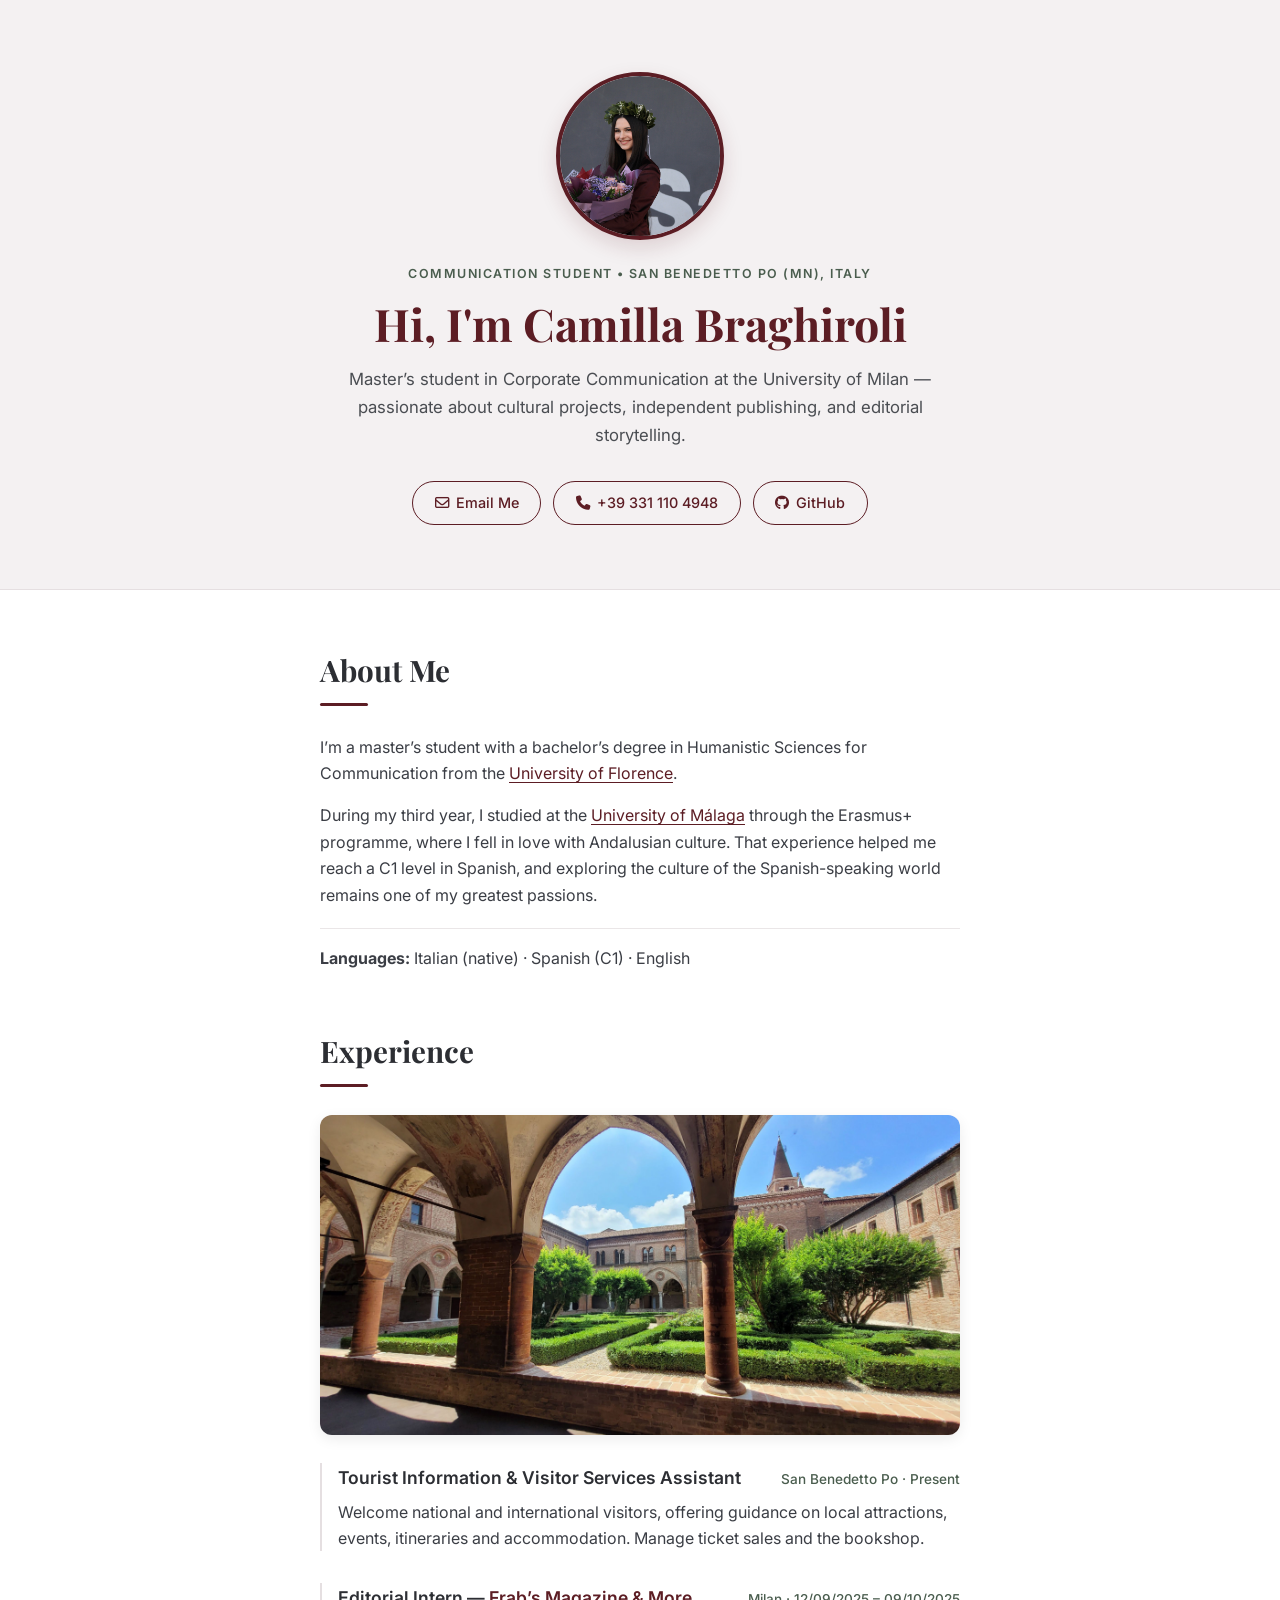
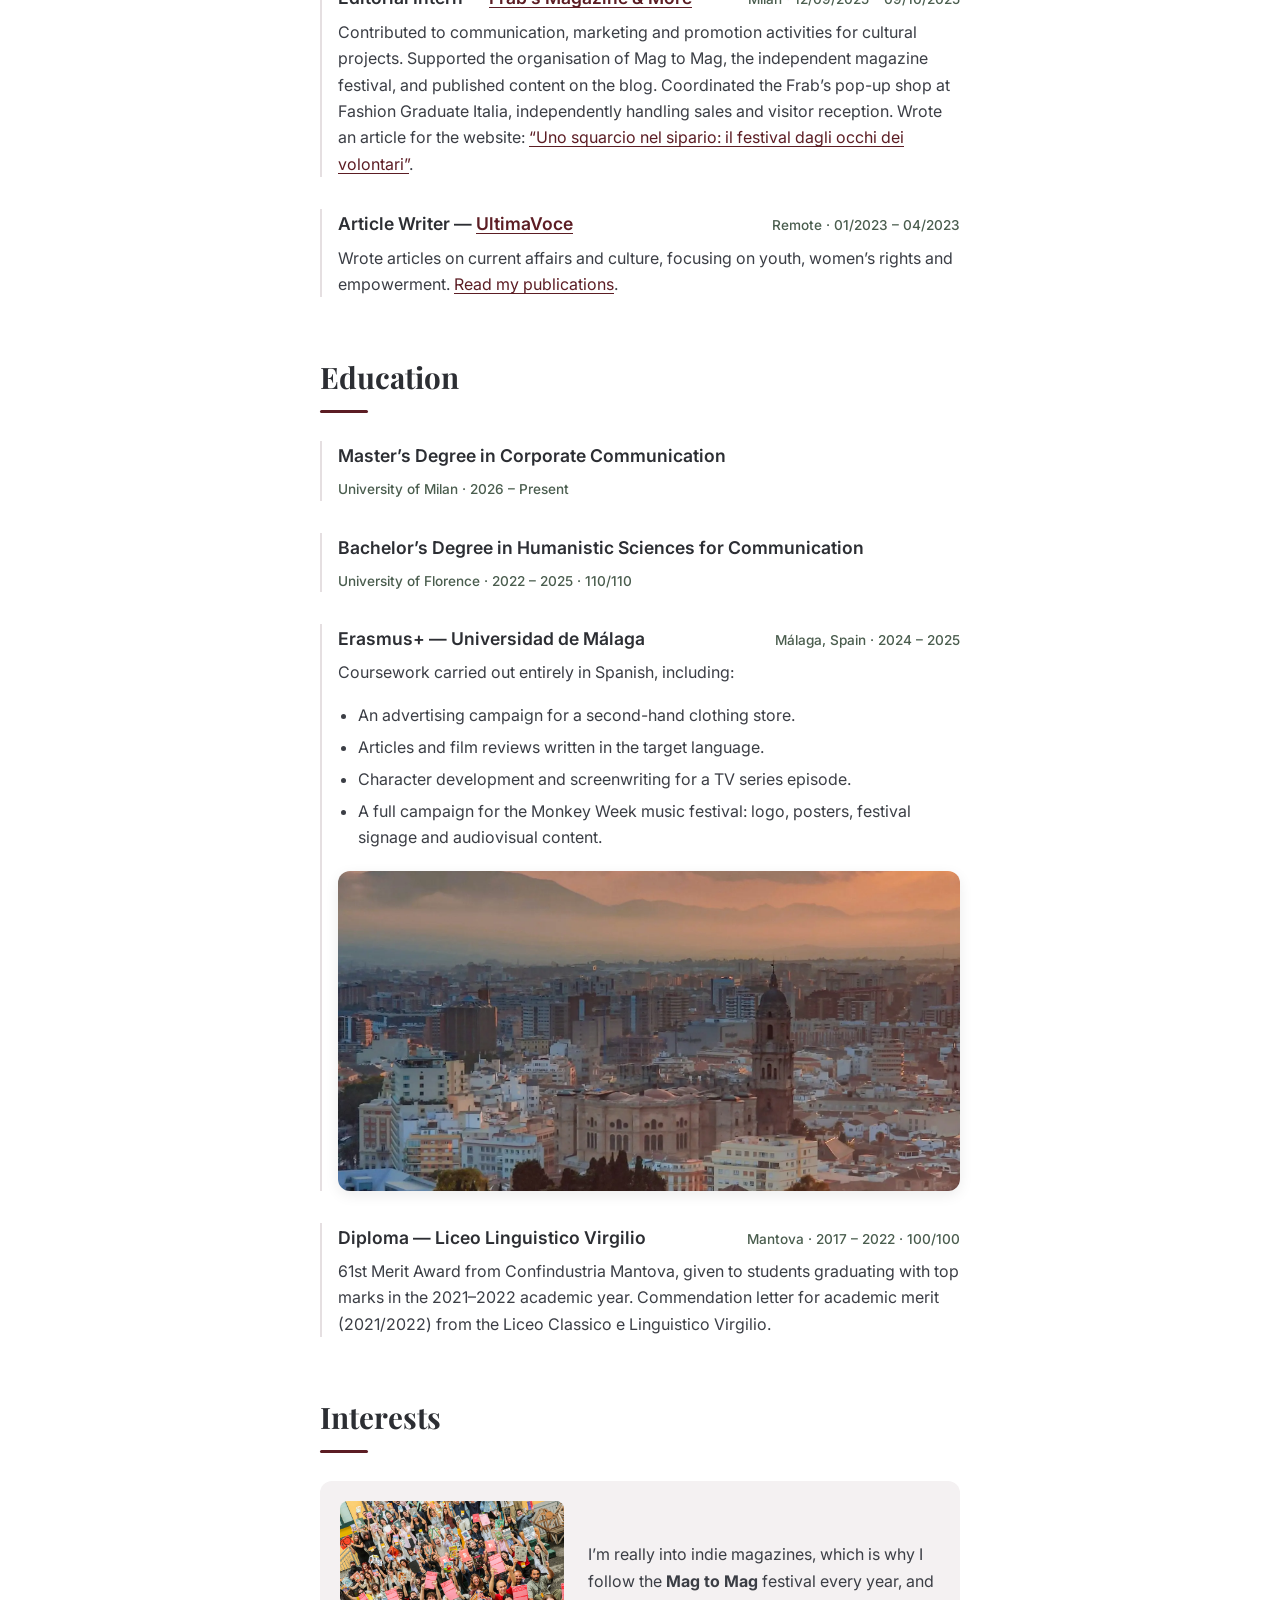
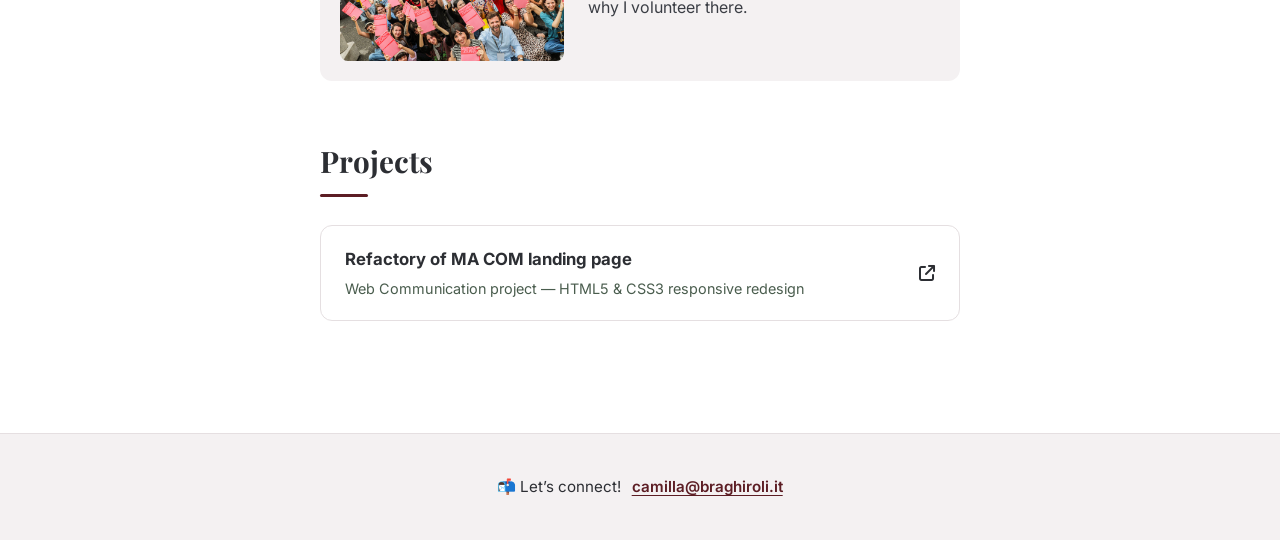
==== index.html @ fe5e4045 "update" ====
<!DOCTYPE html>
<html lang="en">
<head>
    <meta charset="utf-8">
    <meta http-equiv="X-UA-Compatible" content="IE=edge">
    <meta name="viewport" content="width=device-width, initial-scale=1.0">
    <title>Camilla Braghiroli — Portfolio</title>
    <meta name="description" content="Portfolio of Camilla Braghiroli, Communication Student.">
    
    <!-- Icone FontAwesome (già presenti nel tuo codice) -->
    <link rel="stylesheet" href="https://cdnjs.cloudflare.com/ajax/libs/font-awesome/6.5.1/css/all.min.css">
    
    <!-- Font Google per un look elegante -->
    <link rel="preconnect" href="https://fonts.googleapis.com">
    <link rel="preconnect" href="https://fonts.gstatic.com" crossorigin>
    <link href="https://fonts.googleapis.com/css2?family=Inter:wght@400;500;600&family=Playfair+Display:wght@700&display=swap" rel="stylesheet">
    
    <!-- Il tuo foglio di stile -->
    <link href="assets/css/portfoliostyle.css" rel="stylesheet" type="text/css">
</head>
<body>

    <!-- HERO SECTION CENTRATA (come il riferimento) -->
    <header class="hero">
        <div class="hero-container">
            <img src="assets/imgs/graduation.jpg" alt="Camilla at her graduation" class="profile-pic">
            
            <p class="subtitle">COMMUNICATION STUDENT • SAN BENEDETTO PO (MN), ITALY</p>
            
            <h1>Hi, I'm Camilla Braghiroli</h1>
            
            <p class="bio-short">
                Master’s student in Corporate Communication at the University of Milan — passionate about cultural projects, independent publishing, and editorial storytelling.
            </p>

            <div class="contact-pills">
                <a href="mailto:camilla@braghiroli.it" class="pill-btn"><i class="fa-regular fa-envelope"></i> Email Me</a>
                <a href="tel:+393311104948" class="pill-btn"><i class="fa-solid fa-phone"></i> +39 331 110 4948</a>
                <a href="https://github.com/camillabraghiroli" target="_blank" class="pill-btn"><i class="fa-brands fa-github"></i> GitHub</a>
            </div>
        </div>
    </header>

    <!-- CONTENUTO PRINCIPALE -->
    <main class="content">

        <!-- ABOUT ME -->
        <section class="section" id="about-me">
            <h2>About Me</h2>
            <div class="accent-line"></div>
            
            <p>
                I’m a master’s student with a bachelor’s degree in Humanistic Sciences for Communication from the <a href="https://www.unifi.it/it/studia-con-noi/corsi-di-laurea/corsi-di-laurea-triennali-e-a-ciclo-unico/scienze-umanistiche-la" target="_blank">University of Florence</a>.
            </p>
            <p>
                During my third year, I studied at the <a href="https://www.uma.es/facultad-de-ciencias-de-la-comunicacion/" target="_blank">University of Málaga</a> through the Erasmus+ programme, where I fell in love with Andalusian culture. That experience helped me reach a C1 level in Spanish, and exploring the culture of the Spanish-speaking world remains one of my greatest passions.
            </p>
            <p class="languages">
                <strong>Languages:</strong> Italian (native) · Spanish (C1) · English
            </p>
        </section>

        <!-- EXPERIENCE -->
        <section class="section" id="experience">
            <h2>Experience</h2>
            <div class="accent-line"></div>

            <!-- Immagine affiancata/integrata in modo ordinato -->
            <div class="section-banner">
                <img src="assets/imgs/sambe.jpg" alt="San Benedetto Po">
            </div>

            <div class="entry">
                <div class="entry-header">
                    <h4>Tourist Information &amp; Visitor Services Assistant</h4>
                    <span class="entry-meta">San Benedetto Po · Present</span>
                </div>
                <p>
                    Welcome national and international visitors, offering guidance on local attractions, events, itineraries and accommodation. Manage ticket sales and the bookshop.
                </p>
            </div>

            <div class="entry">
                <div class="entry-header">
                    <h4>Editorial Intern — <a href="https://frabsmagazines.com/" target="_blank">Frab’s Magazine &amp; More</a></h4>
                    <span class="entry-meta">Milan · 12/09/2025 – 09/10/2025</span>
                </div>
                <p>
                    Contributed to communication, marketing and promotion activities for cultural projects. Supported the organisation of Mag to Mag, the independent magazine festival, and published content on the blog. Coordinated the Frab’s pop-up shop at Fashion Graduate Italia, independently handling sales and visitor reception. Wrote an article for the website: <a href="https://frabsmagazines.com/blogs/frabs-blog/uno-squarcio-nel-sipario-il-festival-dagli-occhi-dei-volontari?srsltid=AY6E9610JQ4VfFO59u2OWCD90DEHQ1Gjds-zkffYdAkZhxf20WUhtO8T" target="_blank">“Uno squarcio nel sipario: il festival dagli occhi dei volontari”</a>.
                </p>
            </div>

            <div class="entry">
                <div class="entry-header">
                    <h4>Article Writer — <a href="https://www.ultimavoce.it/" target="_blank">UltimaVoce</a></h4>
                    <span class="entry-meta">Remote · 01/2023 – 04/2023</span>
                </div>
                <p>
                    Wrote articles on current affairs and culture, focusing on youth, women’s rights and empowerment. <a href="https://www.ultimavoce.it/?s=Camilla+Braghiroli" target="_blank">Read my publications</a>.
                </p>
            </div>
        </section>

        <!-- EDUCATION -->
        <section class="section" id="education">
            <h2>Education</h2>
            <div class="accent-line"></div>

            <div class="entry">
                <div class="entry-header">
                    <h4>Master’s Degree in Corporate Communication</h4>
                    <span class="entry-meta">University of Milan · 2026 – Present</span>
                </div>
            </div>

            <div class="entry">
                <div class="entry-header">
                    <h4>Bachelor’s Degree in Humanistic Sciences for Communication</h4>
                    <span class="entry-meta">University of Florence · 2022 – 2025 · 110/110</span>
                </div>
            </div>

            <div class="entry">
                <div class="entry-header">
                    <h4>Erasmus+ — Universidad de Málaga</h4>
                    <span class="entry-meta">Málaga, Spain · 2024 – 2025</span>
                </div>
                <p>Coursework carried out entirely in Spanish, including:</p>
                <ul class="clean-list">
                    <li>An advertising campaign for a second-hand clothing store.</li>
                    <li>Articles and film reviews written in the target language.</li>
                    <li>Character development and screenwriting for a TV series episode.</li>
                    <li>A full campaign for the Monkey Week music festival: logo, posters, festival signage and audiovisual content.</li>
                </ul>
                <div class="section-banner">
                    <img src="assets/imgs/malaga.webp" alt="Malaga">
                </div>
            </div>

            <div class="entry">
                <div class="entry-header">
                    <h4>Diploma — Liceo Linguistico Virgilio</h4>
                    <span class="entry-meta">Mantova · 2017 – 2022 · 100/100</span>
                </div>
                <p>
                    61st Merit Award from Confindustria Mantova, given to students graduating with top marks in the 2021–2022 academic year. Commendation letter for academic merit (2021/2022) from the Liceo Classico e Linguistico Virgilio.
                </p>
            </div>
        </section>

        <!-- INTERESTS -->
        <section class="section" id="interests">
            <h2>Interests</h2>
            <div class="accent-line"></div>
            
            <div class="media-card">
                <img src="assets/imgs/magtomag.JPG" alt="Mag to Mag festival">
                <p>
                    I’m really into indie magazines, which is why I follow the <strong>Mag to Mag</strong> festival every year, and why I volunteer there.
                </p>
            </div>
        </section>

        <!-- PROJECTS -->
        <section class="section" id="projects">
            <h2>Projects</h2>
            <div class="accent-line"></div>
            
            <a href="https://ale66.github.io/learn-web-playground-2026-27/essays/CamillaBraghiroli/camindex.html" target="_blank" class="project-card">
                <div>
                    <h4>Refactory of MA COM landing page</h4>
                    <p>Web Communication project — HTML5 &amp; CSS3 responsive redesign</p>
                </div>
                <i class="fa-solid fa-arrow-up-right-from-square"></i>
            </a>
        </section>

    </main>

    <!-- FOOTER -->
    <footer class="site-footer">
        <p>📬 Let’s connect! <a href="mailto:camilla@braghiroli.it">camilla@braghiroli.it</a></p>
    </footer>

</body>
</html>
---- assets/css/portfoliostyle.css ----
* {
    box-sizing: border-box;
    margin: 0;
    padding: 0;
}

img {
    max-width: 100%;
    height: auto;
    display: block;
}

body {
    font-family: 'Inter', sans-serif;
    color: #2C2E33;
    background-color: #FFFFFF;
    line-height: 1.65;
}

a {
    color: #5C1D24;
    text-decoration: underline;
    text-underline-offset: 3px;
    transition: color 0.2s ease;
}

a:hover {
    color: #4A5D4E;
}

/* --- HERO SECTION --- */
.hero {
    background-color: #F4F1F2; /* Cipria/grigio-lilla tenue dai fiori */
    padding: 4.5rem 5% 4rem;
    text-align: center;
    border-bottom: 1px solid #E5DFE1;
}

.hero-container {
    max-width: 48rem;
    margin: 0 auto;
}

.profile-pic {
    width: 10.5rem;
    height: 10.5rem;
    border-radius: 50%;
    object-fit: cover;
    object-position: center 15%; /* Centra viso e corona d'alloro */
    border: 4px solid #5C1D24; /* Bordeaux tailleur */
    box-shadow: 0 8px 20px rgba(92, 29, 36, 0.15);
    margin: 0 auto 1.5rem;
}

.subtitle {
    font-size: 0.78rem;
    font-weight: 600;
    letter-spacing: 0.12em;
    color: #4A5D4E; /* Verde salvia/alloro */
    text-transform: uppercase;
    margin-bottom: 0.75rem;
}

.hero h1 {
    font-family: 'Playfair Display', serif;
    font-size: 2.8rem;
    color: #5C1D24;
    margin-bottom: 1rem;
    line-height: 1.2;
}

.bio-short {
    font-size: 1.05rem;
    color: #4A4D52;
    max-width: 38rem;
    margin: 0 auto 2rem;
}

/* Bottoni a pillola */
.contact-pills {
    display: flex;
    flex-wrap: wrap;
    justify-content: center;
    gap: 0.75rem;
}

.pill-btn {
    display: inline-flex;
    align-items: center;
    gap: 0.45rem;
    padding: 0.55rem 1.35rem;
    border: 1.5px solid #5C1D24;
    border-radius: 999px;
    color: #5C1D24;
    text-decoration: none;
    font-size: 0.9rem;
    font-weight: 500;
    background-color: transparent;
    transition: all 0.2s ease;
}

.pill-btn:hover {
    background-color: #5C1D24;
    color: #FFFFFF;
}

/* --- CONTENUTO PRINCIPALE --- */
.content {
    max-width: 48rem;
    margin: 0 auto;
    padding: 3.5rem 5%;
}

.section {
    margin-bottom: 3.5rem;
}

.section h2 {
    font-family: 'Playfair Display', serif;
    font-size: 1.85rem;
    color: #2C2E33;
    margin-bottom: 0.5rem;
}

.accent-line {
    width: 3rem;
    height: 3px;
    background-color: #5C1D24;
    margin-bottom: 1.75rem;
    border-radius: 2px;
}

.section p {
    margin-bottom: 1rem;
    font-size: 1rem;
    color: #3B3E45;
}

.languages {
    margin-top: 1.25rem;
    padding-top: 1rem;
    border-top: 1px solid #EAE6E7;
    color: #4A5D4E;
}

/* --- VOCI DI ESPERIENZA E FORMAZIONE --- */
.entry {
    margin-bottom: 2rem;
    padding-left: 1rem;
    border-left: 2px solid #E5DFE1;
}

.entry:hover {
    border-left-color: #5C1D24;
}

.entry-header {
    display: flex;
    justify-content: space-between;
    align-items: baseline;
    flex-wrap: wrap;
    gap: 0.5rem;
    margin-bottom: 0.4rem;
}

.entry-header h4 {
    font-size: 1.1rem;
    font-weight: 600;
    color: #2C2E33;
}

.entry-meta {
    font-size: 0.85rem;
    font-weight: 500;
    color: #4A5D4E;
}

.clean-list {
    margin: 0.5rem 0 1rem 1.25rem;
    color: #3B3E45;
}

.clean-list li {
    margin-bottom: 0.35rem;
}

/* --- IMMAGINI NELLE SEZIONI --- */
.section-banner {
    margin: 1.25rem 0 1.75rem;
}

.section-banner img {
    width: 100%;
    max-height: 20rem;
    object-fit: cover;
    border-radius: 12px;
    box-shadow: 0 4px 14px rgba(0, 0, 0, 0.08);
}

/* Card affiancata per Interests */
.media-card {
    display: flex;
    align-items: center;
    gap: 1.5rem;
    background-color: #F4F1F2;
    padding: 1.25rem;
    border-radius: 12px;
}

.media-card img {
    width: 14rem;
    height: 10rem;
    object-fit: cover;
    border-radius: 8px;
    flex-shrink: 0;
}

.media-card p {
    margin-bottom: 0;
}

/* Card cliccabile per Projects */
.project-card {
    display: flex;
    justify-content: space-between;
    align-items: center;
    padding: 1.25rem 1.5rem;
    border: 1.5px solid #E5DFE1;
    border-radius: 12px;
    text-decoration: none;
    color: #2C2E33;
    transition: all 0.2s ease;
}

.project-card:hover {
    border-color: #5C1D24;
    background-color: #F4F1F2;
    color: #5C1D24;
}

.project-card h4 {
    font-size: 1.05rem;
    margin-bottom: 0.2rem;
}

.project-card p {
    margin: 0;
    font-size: 0.9rem;
    color: #4A5D4E;
}

/* --- FOOTER --- */
.site-footer {
    background-color: #F4F1F2;
    border-top: 1px solid #E5DFE1;
    text-align: center;
    padding: 2.5rem 5%;
    font-size: 0.95rem;
    color: #2C2E33;
}

.site-footer a {
    font-weight: 600;
    margin-left: 0.4rem;
}

/* --- MEDIA QUERY PER TELEFONO --- */
@media (max-width: 700px) {
    .hero {
        padding: 3rem 5%;
    }

    .hero h1 {
        font-size: 2.1rem;
    }

    .profile-pic {
        width: 8.5rem;
        height: 8.5rem;
    }

    .contact-pills {
        flex-direction: column;
        align-items: center;
    }

    .pill-btn {
        width: 85%;
        justify-content: center;
    }

    .entry-header {
        flex-direction: column;
        gap: 0.15rem;
    }

    .media-card {
        flex-direction: column;
        text-align: left;
    }

    .media-card img {
        width: 100%;
        height: 13rem;
    }
}
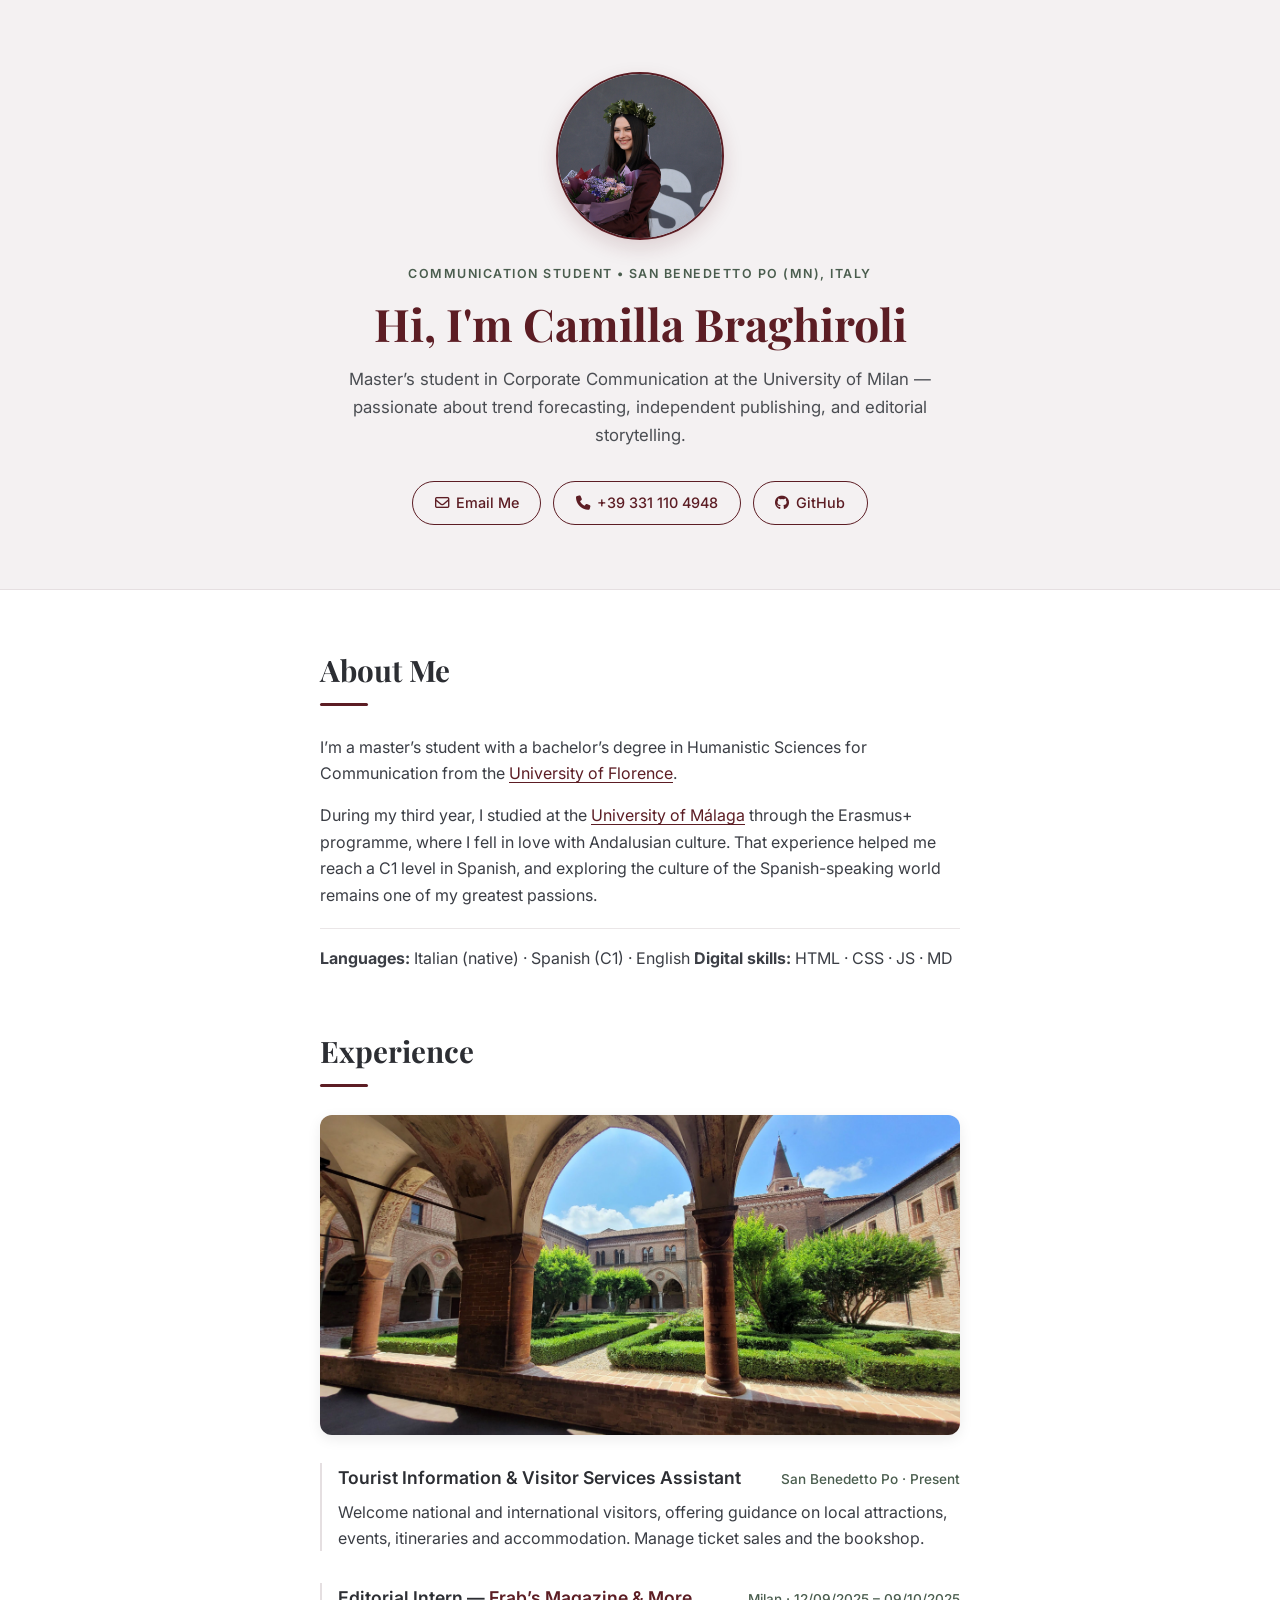
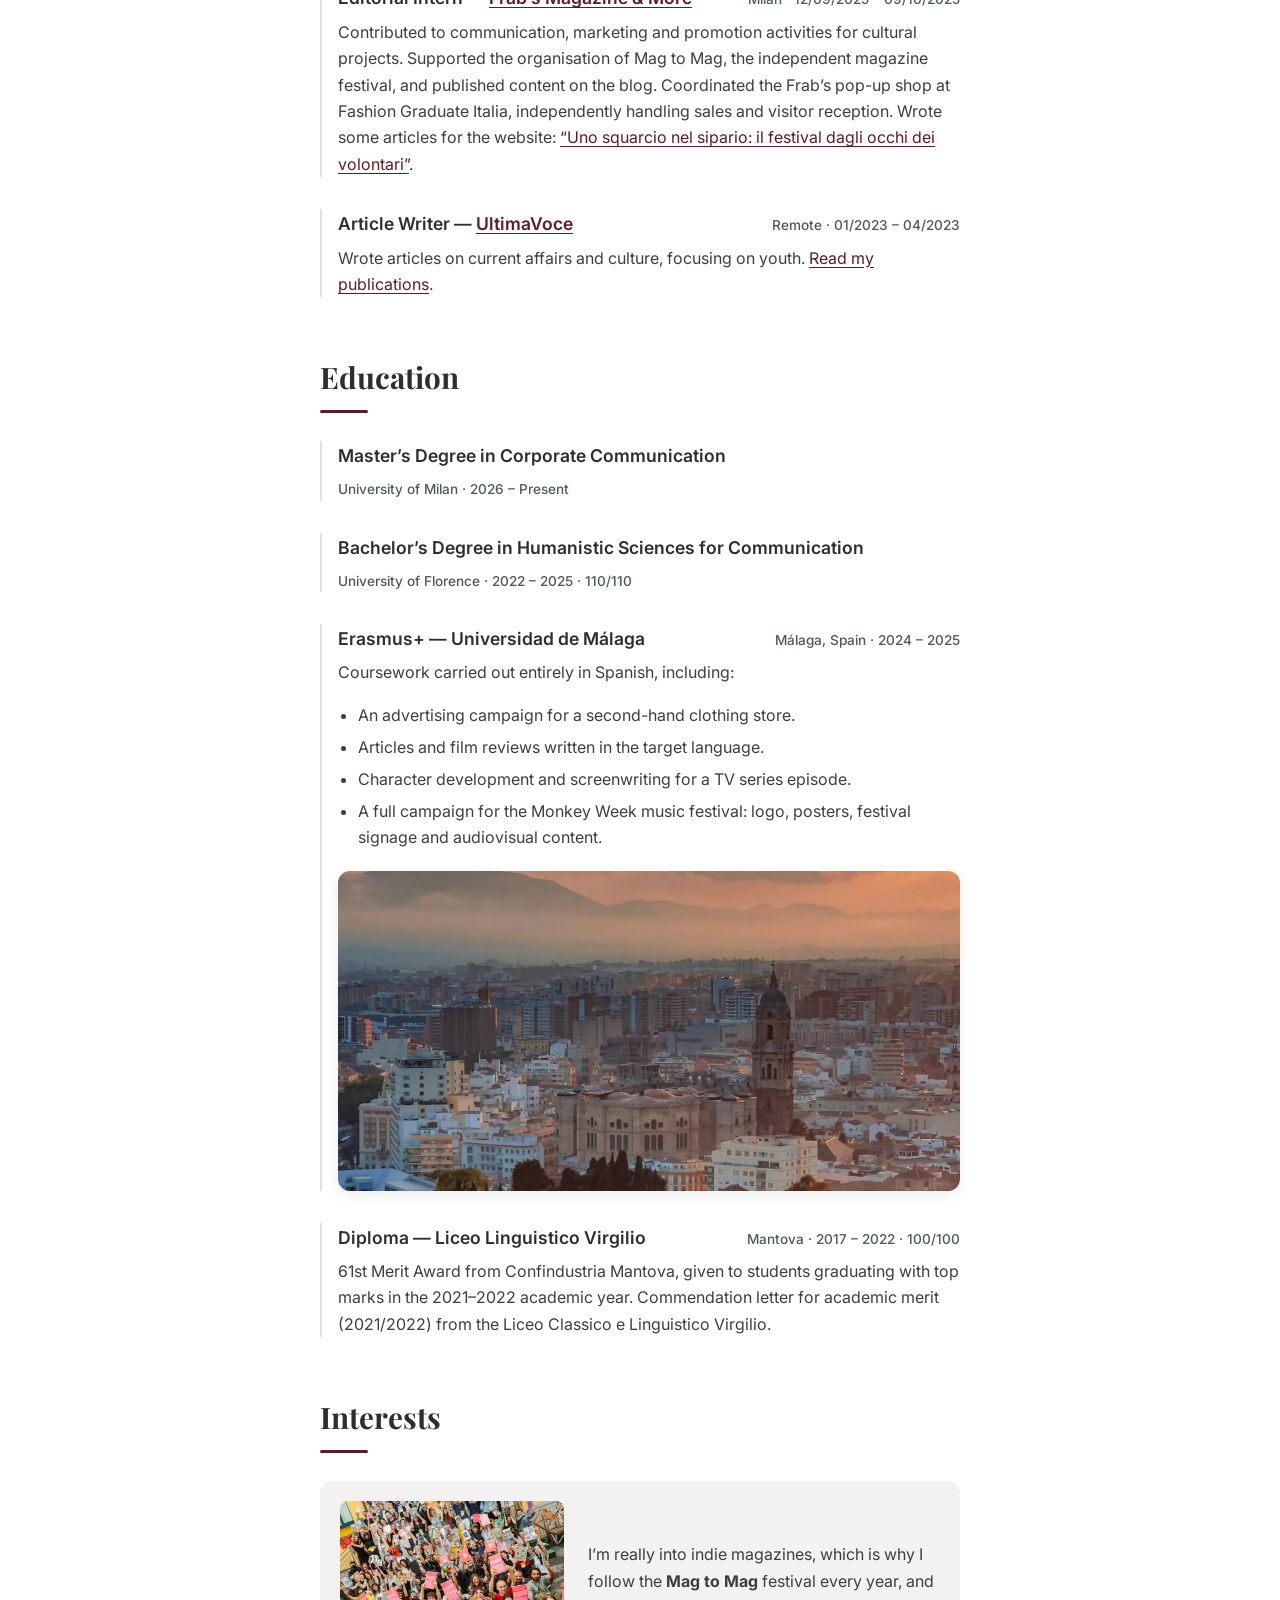
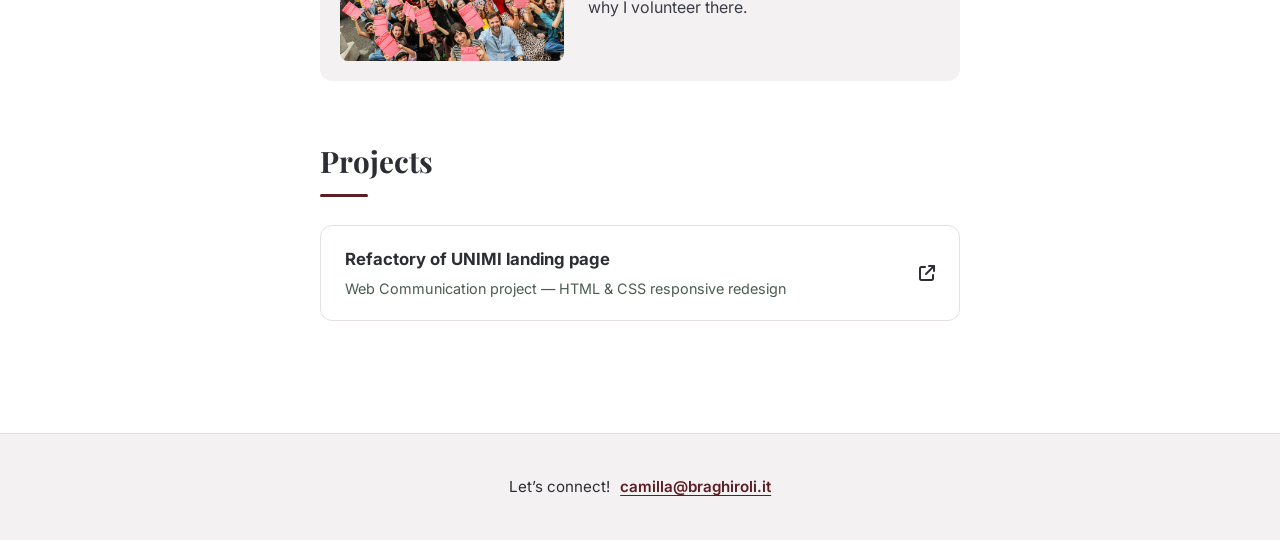
==== commit fa949550: "update" ====
--- a/index.html
+++ b/index.html
@@ -7,15 +7,12 @@
     <title>Camilla Braghiroli — Portfolio</title>
     <meta name="description" content="Portfolio of Camilla Braghiroli, Communication Student.">
     
-    <!-- Icone FontAwesome (già presenti nel tuo codice) -->
     <link rel="stylesheet" href="https://cdnjs.cloudflare.com/ajax/libs/font-awesome/6.5.1/css/all.min.css">
     
-    <!-- Font Google per un look elegante -->
     <link rel="preconnect" href="https://fonts.googleapis.com">
     <link rel="preconnect" href="https://fonts.gstatic.com" crossorigin>
     <link href="https://fonts.googleapis.com/css2?family=Inter:wght@400;500;600&family=Playfair+Display:wght@700&display=swap" rel="stylesheet">
     
-    <!-- Il tuo foglio di stile -->
     <link href="assets/css/portfoliostyle.css" rel="stylesheet" type="text/css">
 </head>
 <body>
@@ -30,7 +27,7 @@
             <h1>Hi, I'm Camilla Braghiroli</h1>
             
             <p class="bio-short">
-                Master’s student in Corporate Communication at the University of Milan — passionate about cultural projects, independent publishing, and editorial storytelling.
+                Master’s student in Corporate Communication at the University of Milan — passionate about trend forecasting, independent publishing, and editorial storytelling.
             </p>
 
             <div class="contact-pills">
@@ -41,10 +38,9 @@
         </div>
     </header>
 
-    <!-- CONTENUTO PRINCIPALE -->
+
     <main class="content">
 
-        <!-- ABOUT ME -->
         <section class="section" id="about-me">
             <h2>About Me</h2>
             <div class="accent-line"></div>
@@ -57,15 +53,15 @@
             </p>
             <p class="languages">
                 <strong>Languages:</strong> Italian (native) · Spanish (C1) · English
+                <strong>Digital skills:</strong> HTML · CSS · JS · MD
             </p>
         </section>
 
-        <!-- EXPERIENCE -->
         <section class="section" id="experience">
             <h2>Experience</h2>
             <div class="accent-line"></div>
 
-            <!-- Immagine affiancata/integrata in modo ordinato -->
+    
             <div class="section-banner">
                 <img src="assets/imgs/sambe.jpg" alt="San Benedetto Po">
             </div>
@@ -86,7 +82,7 @@
                     <span class="entry-meta">Milan · 12/09/2025 – 09/10/2025</span>
                 </div>
                 <p>
-                    Contributed to communication, marketing and promotion activities for cultural projects. Supported the organisation of Mag to Mag, the independent magazine festival, and published content on the blog. Coordinated the Frab’s pop-up shop at Fashion Graduate Italia, independently handling sales and visitor reception. Wrote an article for the website: <a href="https://frabsmagazines.com/blogs/frabs-blog/uno-squarcio-nel-sipario-il-festival-dagli-occhi-dei-volontari?srsltid=AY6E9610JQ4VfFO59u2OWCD90DEHQ1Gjds-zkffYdAkZhxf20WUhtO8T" target="_blank">“Uno squarcio nel sipario: il festival dagli occhi dei volontari”</a>.
+                    Contributed to communication, marketing and promotion activities for cultural projects. Supported the organisation of Mag to Mag, the independent magazine festival, and published content on the blog. Coordinated the Frab’s pop-up shop at Fashion Graduate Italia, independently handling sales and visitor reception. Wrote some articles for the website: <a href="https://frabsmagazines.com/blogs/frabs-blog/uno-squarcio-nel-sipario-il-festival-dagli-occhi-dei-volontari?srsltid=AY6E9610JQ4VfFO59u2OWCD90DEHQ1Gjds-zkffYdAkZhxf20WUhtO8T" target="_blank">“Uno squarcio nel sipario: il festival dagli occhi dei volontari”</a>.
                 </p>
             </div>
 
@@ -96,7 +92,7 @@
                     <span class="entry-meta">Remote · 01/2023 – 04/2023</span>
                 </div>
                 <p>
-                    Wrote articles on current affairs and culture, focusing on youth, women’s rights and empowerment. <a href="https://www.ultimavoce.it/?s=Camilla+Braghiroli" target="_blank">Read my publications</a>.
+                    Wrote articles on current affairs and culture, focusing on youth. <a href="https://www.ultimavoce.it/?s=Camilla+Braghiroli" target="_blank">Read my publications</a>.
                 </p>
             </div>
         </section>
@@ -161,15 +157,15 @@
             </div>
         </section>
 
-        <!-- PROJECTS -->
+ 
         <section class="section" id="projects">
             <h2>Projects</h2>
             <div class="accent-line"></div>
             
             <a href="https://ale66.github.io/learn-web-playground-2026-27/essays/CamillaBraghiroli/camindex.html" target="_blank" class="project-card">
                 <div>
-                    <h4>Refactory of MA COM landing page</h4>
-                    <p>Web Communication project — HTML5 &amp; CSS3 responsive redesign</p>
+                    <h4>Refactory of UNIMI landing page</h4>
+                    <p>Web Communication project — HTML &amp; CSS responsive redesign</p>
                 </div>
                 <i class="fa-solid fa-arrow-up-right-from-square"></i>
             </a>
@@ -179,7 +175,7 @@
 
     <!-- FOOTER -->
     <footer class="site-footer">
-        <p>📬 Let’s connect! <a href="mailto:camilla@braghiroli.it">camilla@braghiroli.it</a></p>
+        <p> Let’s connect! <a href="mailto:camilla@braghiroli.it">camilla@braghiroli.it</a></p>
     </footer>
 
 </body>
--- a/assets/css/portfoliostyle.css
+++ b/assets/css/portfoliostyle.css
@@ -28,9 +28,9 @@
     color: #4A5D4E;
 }
 
-/* --- HERO SECTION --- */
+
 .hero {
-    background-color: #F4F1F2; /* Cipria/grigio-lilla tenue dai fiori */
+    background-color: #F4F1F2;
     padding: 4.5rem 5% 4rem;
     text-align: center;
     border-bottom: 1px solid #E5DFE1;
@@ -46,8 +46,8 @@
     height: 10.5rem;
     border-radius: 50%;
     object-fit: cover;
-    object-position: center 15%; /* Centra viso e corona d'alloro */
-    border: 4px solid #5C1D24; /* Bordeaux tailleur */
+    object-position: center 15%; 
+    border: 2px solid #5C1D24; 
     box-shadow: 0 8px 20px rgba(92, 29, 36, 0.15);
     margin: 0 auto 1.5rem;
 }
@@ -143,7 +143,7 @@
     color: #4A5D4E;
 }
 
-/* --- VOCI DI ESPERIENZA E FORMAZIONE --- */
+
 .entry {
     margin-bottom: 2rem;
     padding-left: 1rem;
@@ -197,7 +197,7 @@
     box-shadow: 0 4px 14px rgba(0, 0, 0, 0.08);
 }
 
-/* Card affiancata per Interests */
+
 .media-card {
     display: flex;
     align-items: center;
@@ -219,7 +219,7 @@
     margin-bottom: 0;
 }
 
-/* Card cliccabile per Projects */
+
 .project-card {
     display: flex;
     justify-content: space-between;
@@ -249,7 +249,7 @@
     color: #4A5D4E;
 }
 
-/* --- FOOTER --- */
+
 .site-footer {
     background-color: #F4F1F2;
     border-top: 1px solid #E5DFE1;
@@ -264,7 +264,7 @@
     margin-left: 0.4rem;
 }
 
-/* --- MEDIA QUERY PER TELEFONO --- */
+
 @media (max-width: 700px) {
     .hero {
         padding: 3rem 5%;
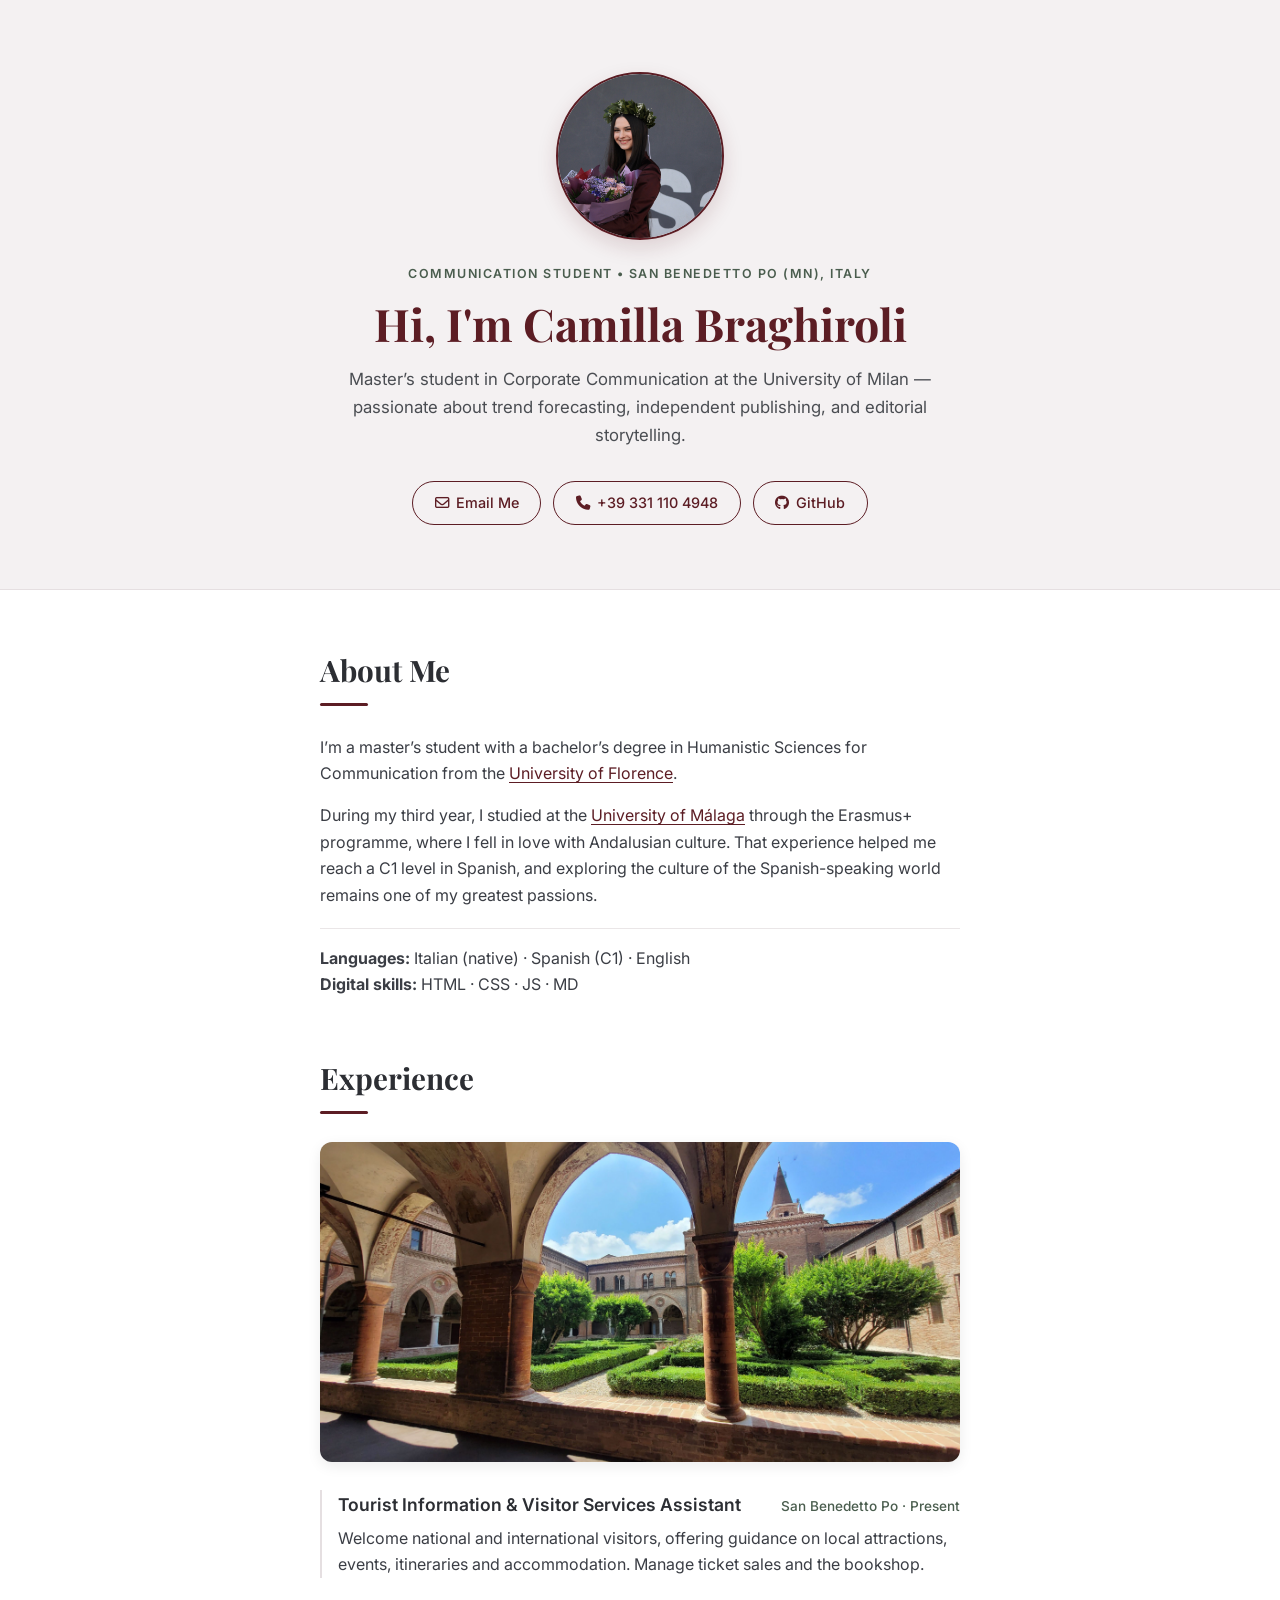
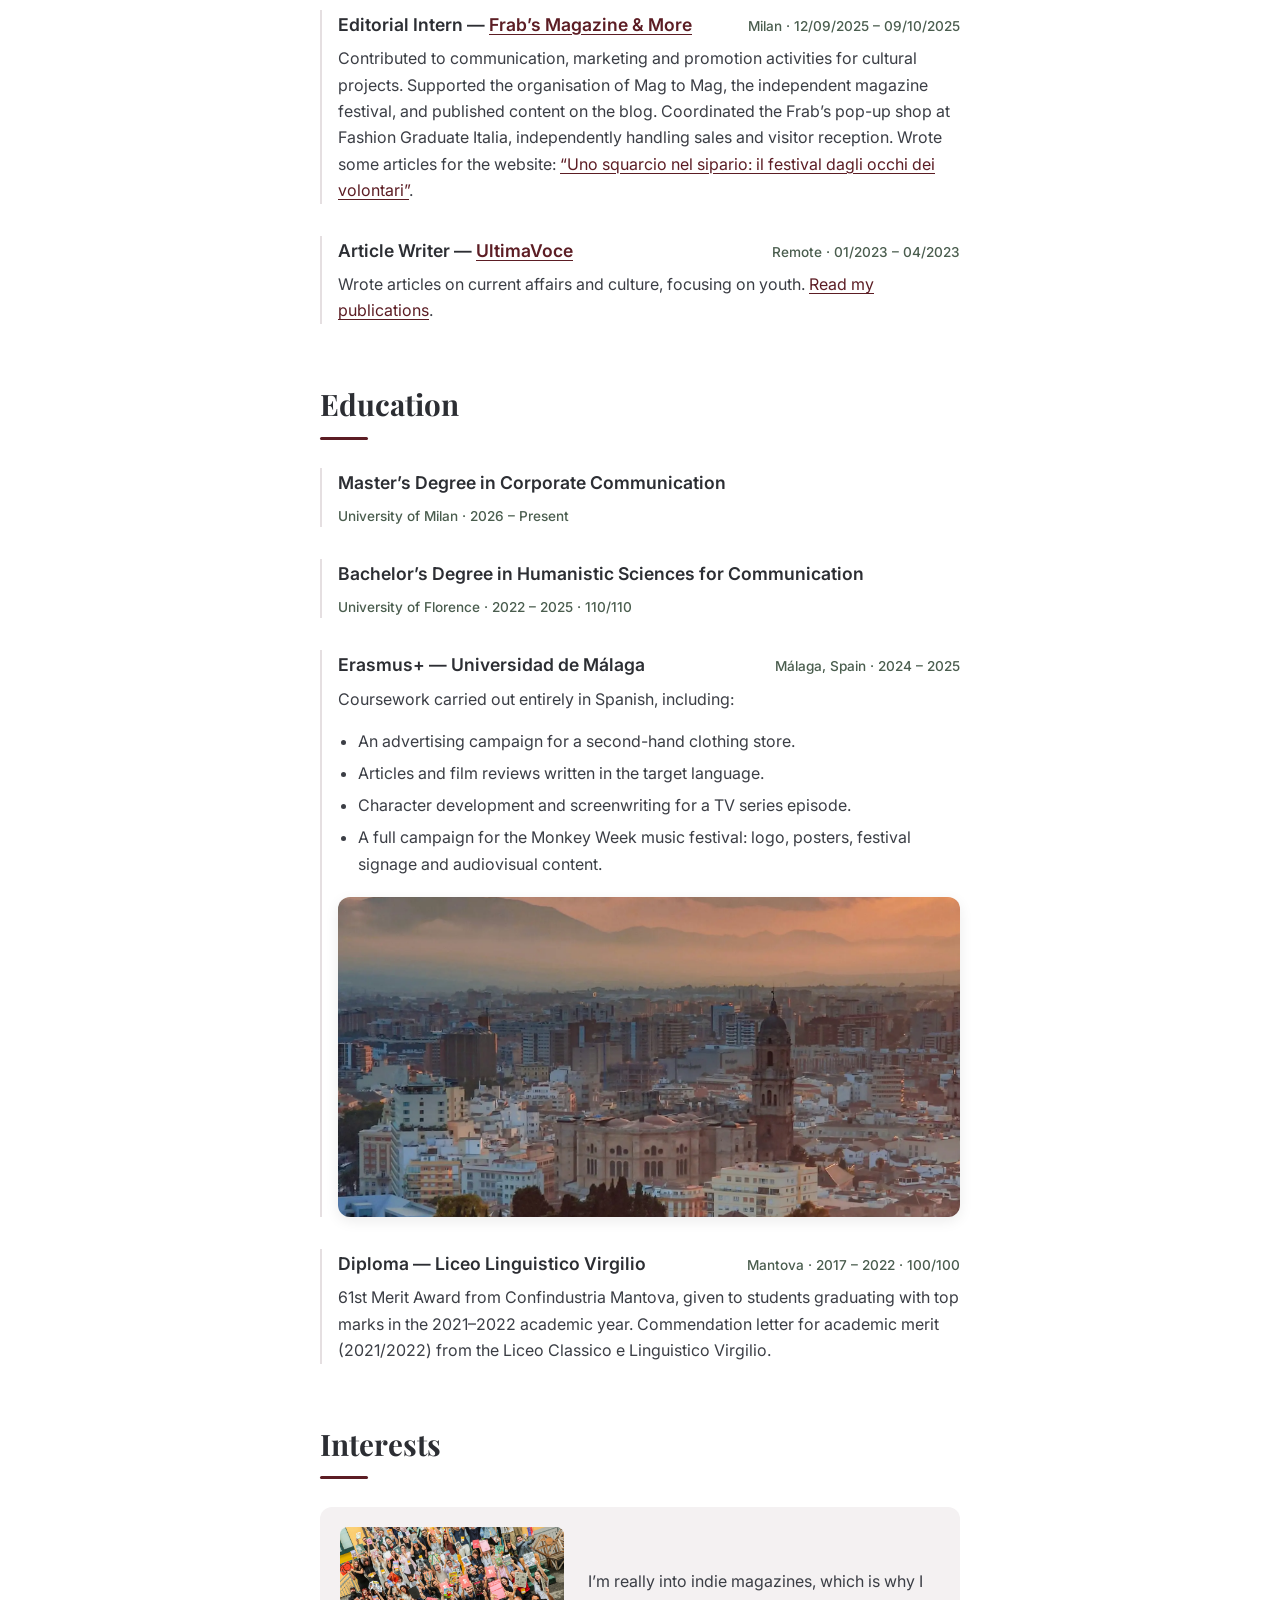
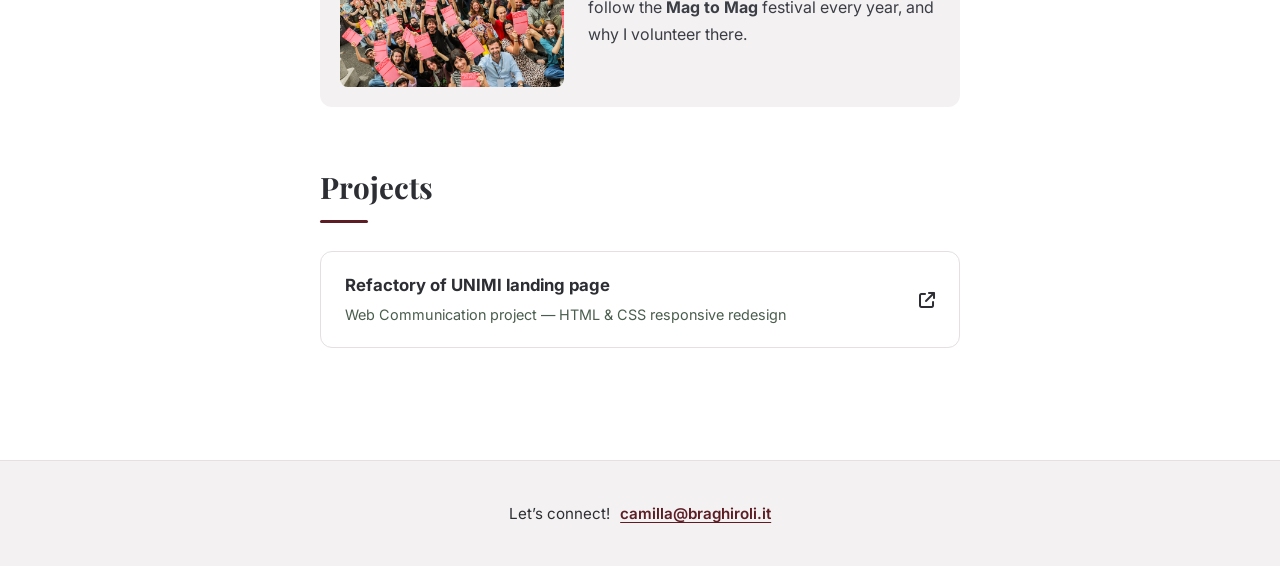
==== commit 169daaff: "update" ====
--- a/index.html
+++ b/index.html
@@ -17,7 +17,7 @@
 </head>
 <body>
 
-    <!-- HERO SECTION CENTRATA (come il riferimento) -->
+
     <header class="hero">
         <div class="hero-container">
             <img src="assets/imgs/graduation.jpg" alt="Camilla at her graduation" class="profile-pic">
@@ -52,7 +52,8 @@
                 During my third year, I studied at the <a href="https://www.uma.es/facultad-de-ciencias-de-la-comunicacion/" target="_blank">University of Málaga</a> through the Erasmus+ programme, where I fell in love with Andalusian culture. That experience helped me reach a C1 level in Spanish, and exploring the culture of the Spanish-speaking world remains one of my greatest passions.
             </p>
             <p class="languages">
-                <strong>Languages:</strong> Italian (native) · Spanish (C1) · English
+                <strong>Languages:</strong> Italian (native) · Spanish (C1) · English 
+                <br>
                 <strong>Digital skills:</strong> HTML · CSS · JS · MD
             </p>
         </section>
@@ -97,7 +98,7 @@
             </div>
         </section>
 
-        <!-- EDUCATION -->
+
         <section class="section" id="education">
             <h2>Education</h2>
             <div class="accent-line"></div>
--- a/assets/css/portfoliostyle.css
+++ b/assets/css/portfoliostyle.css
@@ -56,7 +56,7 @@
     font-size: 0.78rem;
     font-weight: 600;
     letter-spacing: 0.12em;
-    color: #4A5D4E; /* Verde salvia/alloro */
+    color: #4A5D4E; 
     text-transform: uppercase;
     margin-bottom: 0.75rem;
 }
@@ -76,7 +76,7 @@
     margin: 0 auto 2rem;
 }
 
-/* Bottoni a pillola */
+
 .contact-pills {
     display: flex;
     flex-wrap: wrap;
@@ -104,7 +104,7 @@
     color: #FFFFFF;
 }
 
-/* --- CONTENUTO PRINCIPALE --- */
+
 .content {
     max-width: 48rem;
     margin: 0 auto;
@@ -184,7 +184,7 @@
     margin-bottom: 0.35rem;
 }
 
-/* --- IMMAGINI NELLE SEZIONI --- */
+
 .section-banner {
     margin: 1.25rem 0 1.75rem;
 }
